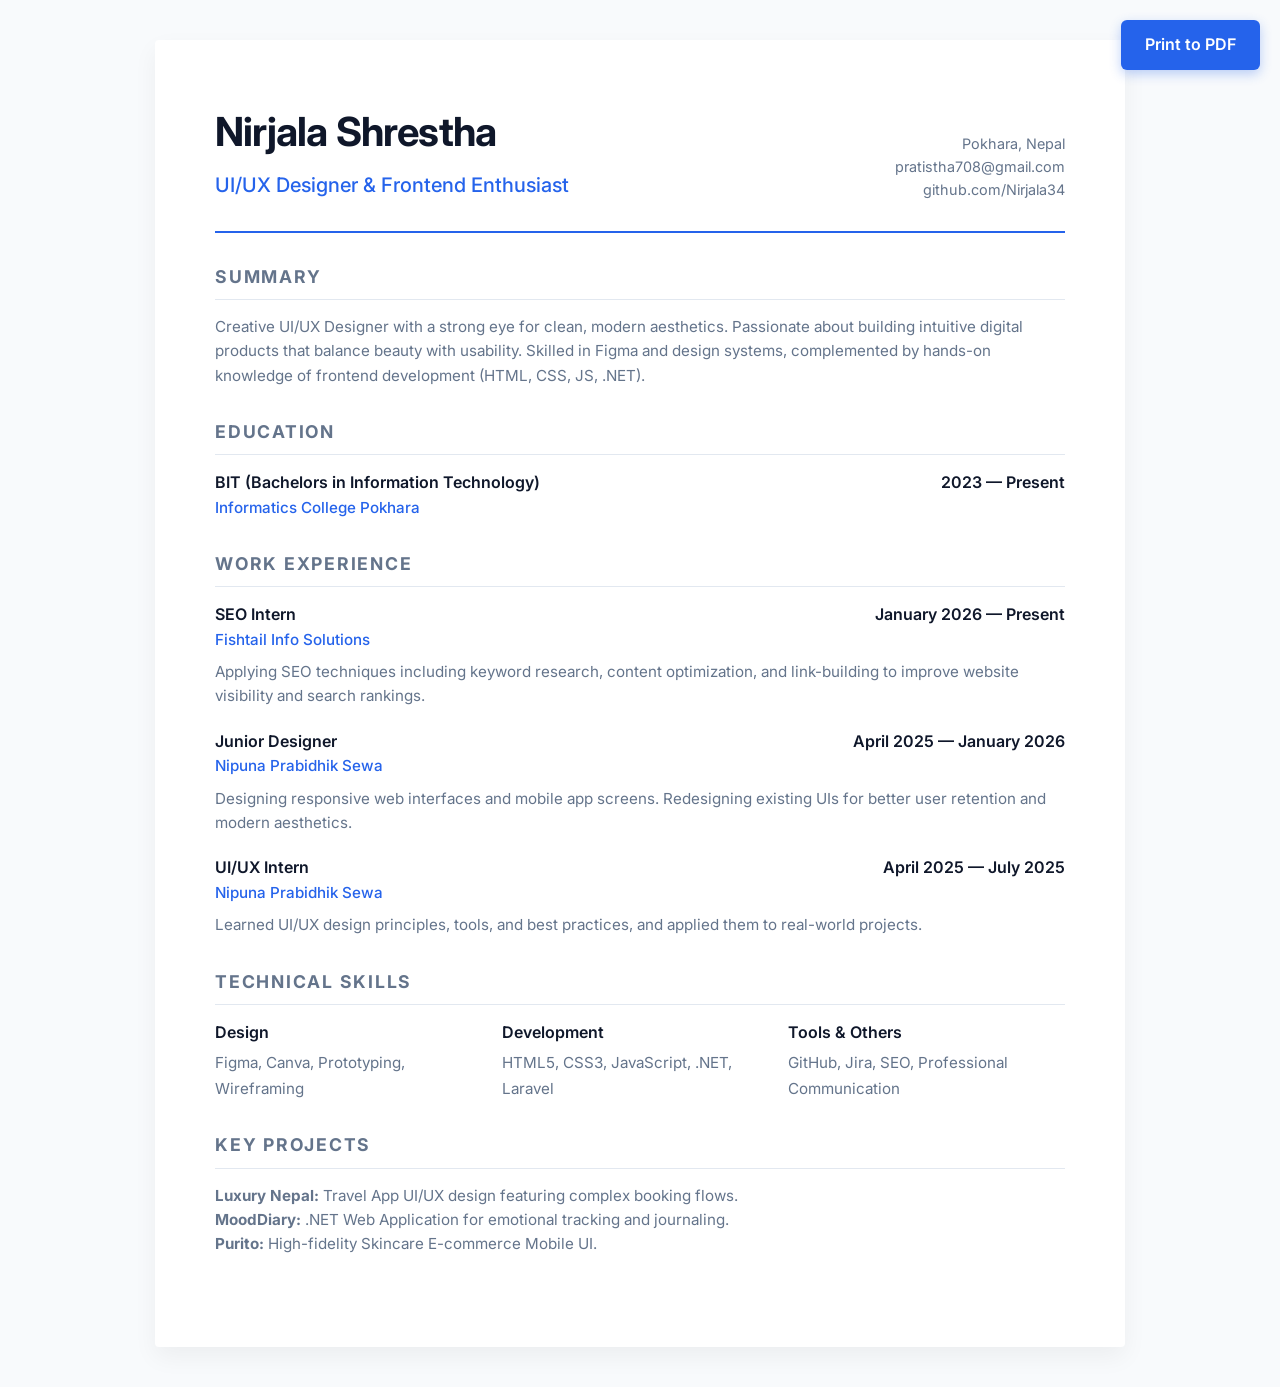
==== CV.html @ 53f8254d "feat: initial push" ====
<!DOCTYPE html>
<html lang="en">

<head>
    <meta charset="UTF-8">
    <meta name="viewport" content="width=device-width, initial-scale=1.0">
    <title>CV - Nirjala Shrestha</title>
    <link href="https://fonts.googleapis.com/css2?family=Inter:wght@300;400;500;600;700&display=swap" rel="stylesheet">
    <style>
        :root {
            --primary: #2563eb;
            --text-main: #1e293b;
            --text-light: #64748b;
            --bg: #ffffff;
            --border: #e2e8f0;
        }

        body {
            font-family: 'Inter', sans-serif;
            color: var(--text-main);
            background: #f8fafc;
            line-height: 1.6;
            margin: 0;
            padding: 40px 20px;
        }

        .cv-container {
            max-width: 850px;
            margin: 0 auto;
            background: white;
            padding: 60px;
            box-shadow: 0 10px 25px rgba(0, 0, 0, 0.05);
            border-radius: 4px;
        }

        header {
            border-bottom: 2px solid var(--primary);
            padding-bottom: 30px;
            margin-bottom: 30px;
            display: flex;
            justify-content: space-between;
            align-items: flex-end;
        }

        h1 {
            margin: 0;
            font-size: 2.5rem;
            font-weight: 700;
            color: #0f172a;
            letter-spacing: -0.02em;
        }

        .title {
            font-size: 1.25rem;
            color: var(--primary);
            font-weight: 500;
            margin-top: 5px;
        }

        .contact-info {
            text-align: right;
            font-size: 0.9rem;
            color: var(--text-light);
        }

        section {
            margin-bottom: 30px;
        }

        h2 {
            font-size: 1.1rem;
            text-transform: uppercase;
            letter-spacing: 0.1em;
            color: var(--text-light);
            border-bottom: 1px solid var(--border);
            padding-bottom: 8px;
            margin-bottom: 15px;
        }

        .item {
            margin-bottom: 20px;
        }

        .item-header {
            display: flex;
            justify-content: space-between;
            font-weight: 600;
            color: #0f172a;
        }

        .item-sub {
            display: flex;
            justify-content: space-between;
            color: var(--primary);
            font-size: 0.95rem;
            font-weight: 500;
            margin-bottom: 8px;
        }

        .desc {
            color: var(--text-light);
            font-size: 0.95rem;
            margin: 0;
        }

        .skills-grid {
            display: grid;
            grid-template-columns: repeat(3, 1fr);
            gap: 10px;
        }

        .skill-cat {
            font-weight: 600;
            color: #0f172a;
            margin-bottom: 5px;
            display: block;
        }

        @media print {
            body {
                padding: 0;
                background: white;
            }

            .cv-container {
                box-shadow: none;
                padding: 0;
            }

            .no-print {
                display: none;
            }
        }

        .no-print-btn {
            position: fixed;
            top: 20px;
            right: 20px;
            background: var(--primary);
            color: white;
            padding: 12px 24px;
            border-radius: 6px;
            text-decoration: none;
            font-weight: 600;
            box-shadow: 0 4px 12px rgba(37, 99, 235, 0.3);
        }
    </style>
</head>

<body>
    <a href="javascript:window.print()" class="no-print-btn no-print">Print to PDF</a>

    <div class="cv-container">
        <header>
            <div>
                <h1>Nirjala Shrestha</h1>
                <div class="title">UI/UX Designer & Frontend Enthusiast</div>
            </div>
            <div class="contact-info">
                <div>Pokhara, Nepal</div>
                <div>pratistha708@gmail.com</div>
                <div>github.com/Nirjala34</div>
            </div>
        </header>

        <section>
            <h2>Summary</h2>
            <p class="desc">
                Creative UI/UX Designer with a strong eye for clean, modern aesthetics. Passionate about building
                intuitive digital products that balance beauty with usability. Skilled in Figma and design systems,
                complemented by hands-on knowledge of frontend development (HTML, CSS, JS, .NET).
            </p>
        </section>

        <section>
            <h2>Education</h2>
            <div class="item">
                <div class="item-header">
                    <span>BIT (Bachelors in Information Technology)</span>
                    <span>2023 — Present</span>
                </div>
                <div class="item-sub">Informatics College Pokhara</div>
            </div>
        </section>

        <section>
            <h2>Work Experience</h2>
            <div class="item">
                <div class="item-header">
                    <span>SEO Intern</span>
                    <span>January 2026 — Present</span>
                </div>
                <div class="item-sub">Fishtail Info Solutions</div>
                <p class="desc">Applying SEO techniques including keyword research, content optimization, and
                    link-building to improve website visibility and search rankings.</p>
            </div>
            <div class="item">
                <div class="item-header">
                    <span>Junior Designer</span>
                    <span>April 2025 — January 2026</span>
                </div>
                <div class="item-sub">Nipuna Prabidhik Sewa</div>
                <p class="desc">Designing responsive web interfaces and mobile app screens. Redesigning existing UIs for
                    better user retention and modern aesthetics.</p>
            </div>
            <div class="item">
                <div class="item-header">
                    <span>UI/UX Intern</span>
                    <span>April 2025 — July 2025</span>
                </div>
                <div class="item-sub">Nipuna Prabidhik Sewa</div>
                <p class="desc">Learned UI/UX design principles, tools, and best practices, and applied them to
                    real-world projects.</p>
            </div>
        </section>

        <section>
            <h2>Technical Skills</h2>
            <div class="skills-grid">
                <div>
                    <span class="skill-cat">Design</span>
                    <span class="desc">Figma, Canva, Prototyping, Wireframing</span>
                </div>
                <div>
                    <span class="skill-cat">Development</span>
                    <span class="desc">HTML5, CSS3, JavaScript, .NET, Laravel</span>
                </div>
                <div>
                    <span class="skill-cat">Tools & Others</span>
                    <span class="desc">GitHub, Jira, SEO, Professional Communication</span>
                </div>
            </div>
        </section>

        <section>
            <h2>Key Projects</h2>
            <p class="desc">
                <strong>Luxury Nepal:</strong> Travel App UI/UX design featuring complex booking flows.<br>
                <strong>MoodDiary:</strong> .NET Web Application for emotional tracking and journaling.<br>
                <strong>Purito:</strong> High-fidelity Skincare E-commerce Mobile UI.
            </p>
        </section>
    </div>
</body>

</html>
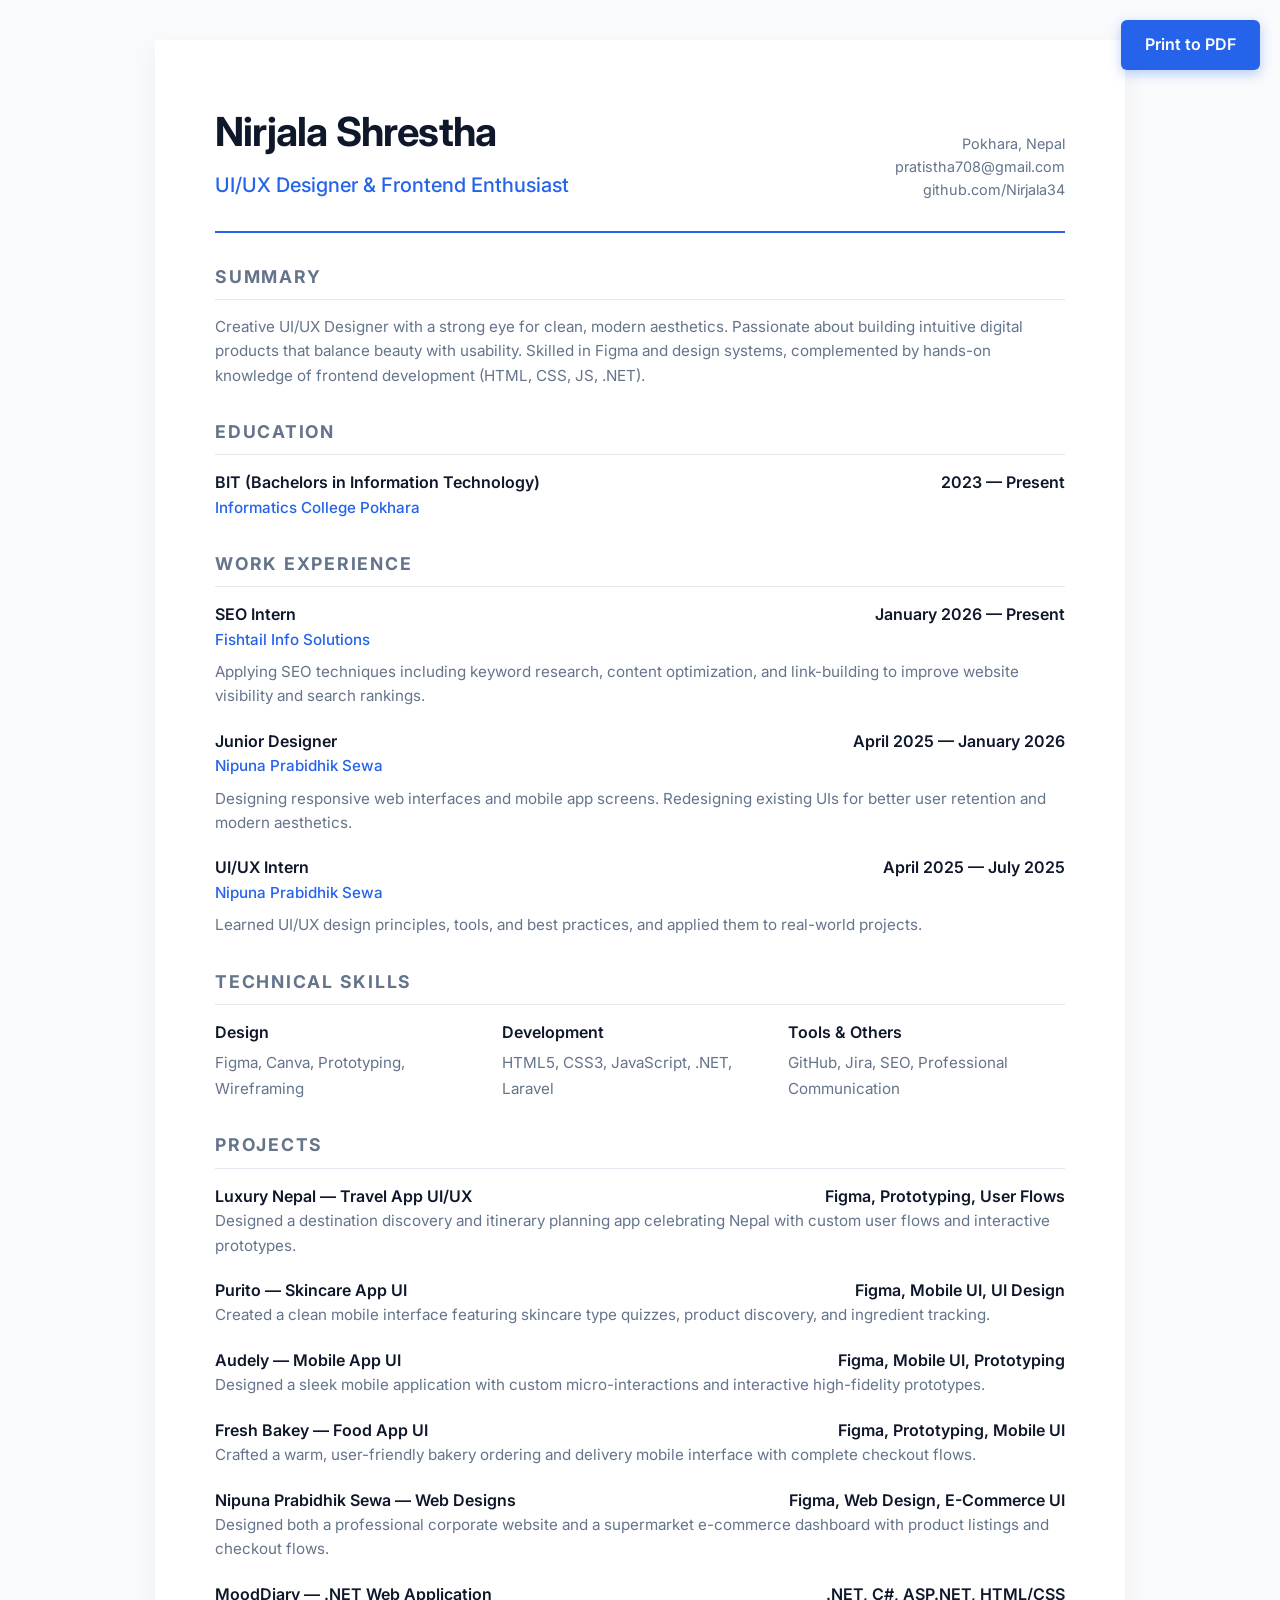
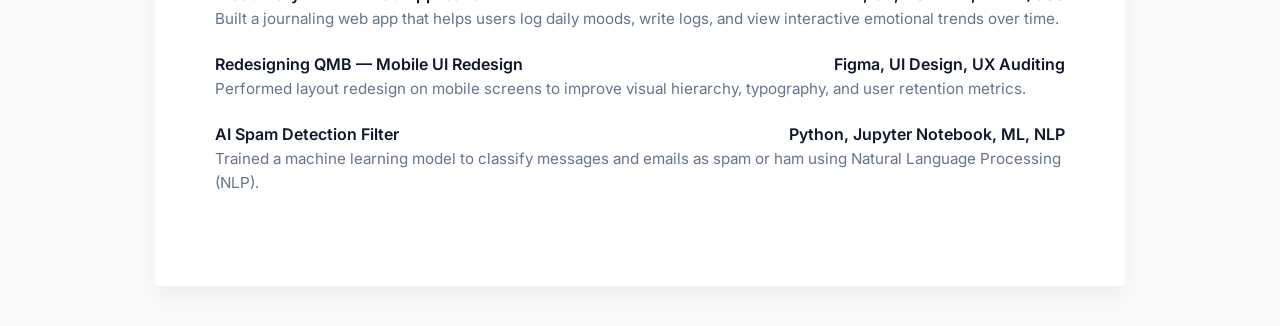
==== commit 83af9699: "feat: Update portfolio with new CV, enhanced styling, and improved contact form functionality - Adde" ====
--- a/CV.html
+++ b/CV.html
@@ -79,6 +79,7 @@
 
         .item {
             margin-bottom: 20px;
+            break-inside: avoid;
         }
 
         .item-header {
@@ -116,19 +117,28 @@
             display: block;
         }
 
+        @page {
+            size: A4;
+            margin: 12mm;
+        }
+
         @media print {
             body {
                 padding: 0;
+                margin: 0;
                 background: white;
             }
 
             .cv-container {
                 box-shadow: none;
                 padding: 0;
+                margin: 0;
+                max-width: 100%;
+                width: 100%;
             }
 
             .no-print {
-                display: none;
+                display: none !important;
             }
         }
 
@@ -233,12 +243,71 @@
         </section>
 
         <section>
-            <h2>Key Projects</h2>
-            <p class="desc">
-                <strong>Luxury Nepal:</strong> Travel App UI/UX design featuring complex booking flows.<br>
-                <strong>MoodDiary:</strong> .NET Web Application for emotional tracking and journaling.<br>
-                <strong>Purito:</strong> High-fidelity Skincare E-commerce Mobile UI.
-            </p>
+            <h2>Projects</h2>
+            
+            <div class="item">
+                <div class="item-header">
+                    <span>Luxury Nepal — Travel App UI/UX</span>
+                    <span>Figma, Prototyping, User Flows</span>
+                </div>
+                <p class="desc">Designed a destination discovery and itinerary planning app celebrating Nepal with custom user flows and interactive prototypes.</p>
+            </div>
+
+            <div class="item">
+                <div class="item-header">
+                    <span>Purito — Skincare App UI</span>
+                    <span>Figma, Mobile UI, UI Design</span>
+                </div>
+                <p class="desc">Created a clean mobile interface featuring skincare type quizzes, product discovery, and ingredient tracking.</p>
+            </div>
+
+            <div class="item">
+                <div class="item-header">
+                    <span>Audely — Mobile App UI</span>
+                    <span>Figma, Mobile UI, Prototyping</span>
+                </div>
+                <p class="desc">Designed a sleek mobile application with custom micro-interactions and interactive high-fidelity prototypes.</p>
+            </div>
+
+            <div class="item">
+                <div class="item-header">
+                    <span>Fresh Bakey — Food App UI</span>
+                    <span>Figma, Prototyping, Mobile UI</span>
+                </div>
+                <p class="desc">Crafted a warm, user-friendly bakery ordering and delivery mobile interface with complete checkout flows.</p>
+            </div>
+
+            <div class="item">
+                <div class="item-header">
+                    <span>Nipuna Prabidhik Sewa — Web Designs</span>
+                    <span>Figma, Web Design, E-Commerce UI</span>
+                </div>
+                <p class="desc">Designed both a professional corporate website and a supermarket e-commerce dashboard with product listings and checkout flows.</p>
+            </div>
+
+            <div class="item">
+                <div class="item-header">
+                    <span>MoodDiary — .NET Web Application</span>
+                    <span>.NET, C#, ASP.NET, HTML/CSS</span>
+                </div>
+                <p class="desc">Built a journaling web app that helps users log daily moods, write logs, and view interactive emotional trends over time.</p>
+            </div>
+
+            <div class="item">
+                <div class="item-header">
+                    <span>Redesigning QMB — Mobile UI Redesign</span>
+                    <span>Figma, UI Design, UX Auditing</span>
+                </div>
+                <p class="desc">Performed layout redesign on mobile screens to improve visual hierarchy, typography, and user retention metrics.</p>
+            </div>
+
+            <div class="item">
+                <div class="item-header">
+                    <span>AI Spam Detection Filter</span>
+                    <span>Python, Jupyter Notebook, ML, NLP</span>
+                </div>
+                <p class="desc">Trained a machine learning model to classify messages and emails as spam or ham using Natural Language Processing (NLP).</p>
+            </div>
         </section>
     </div>
 </body>
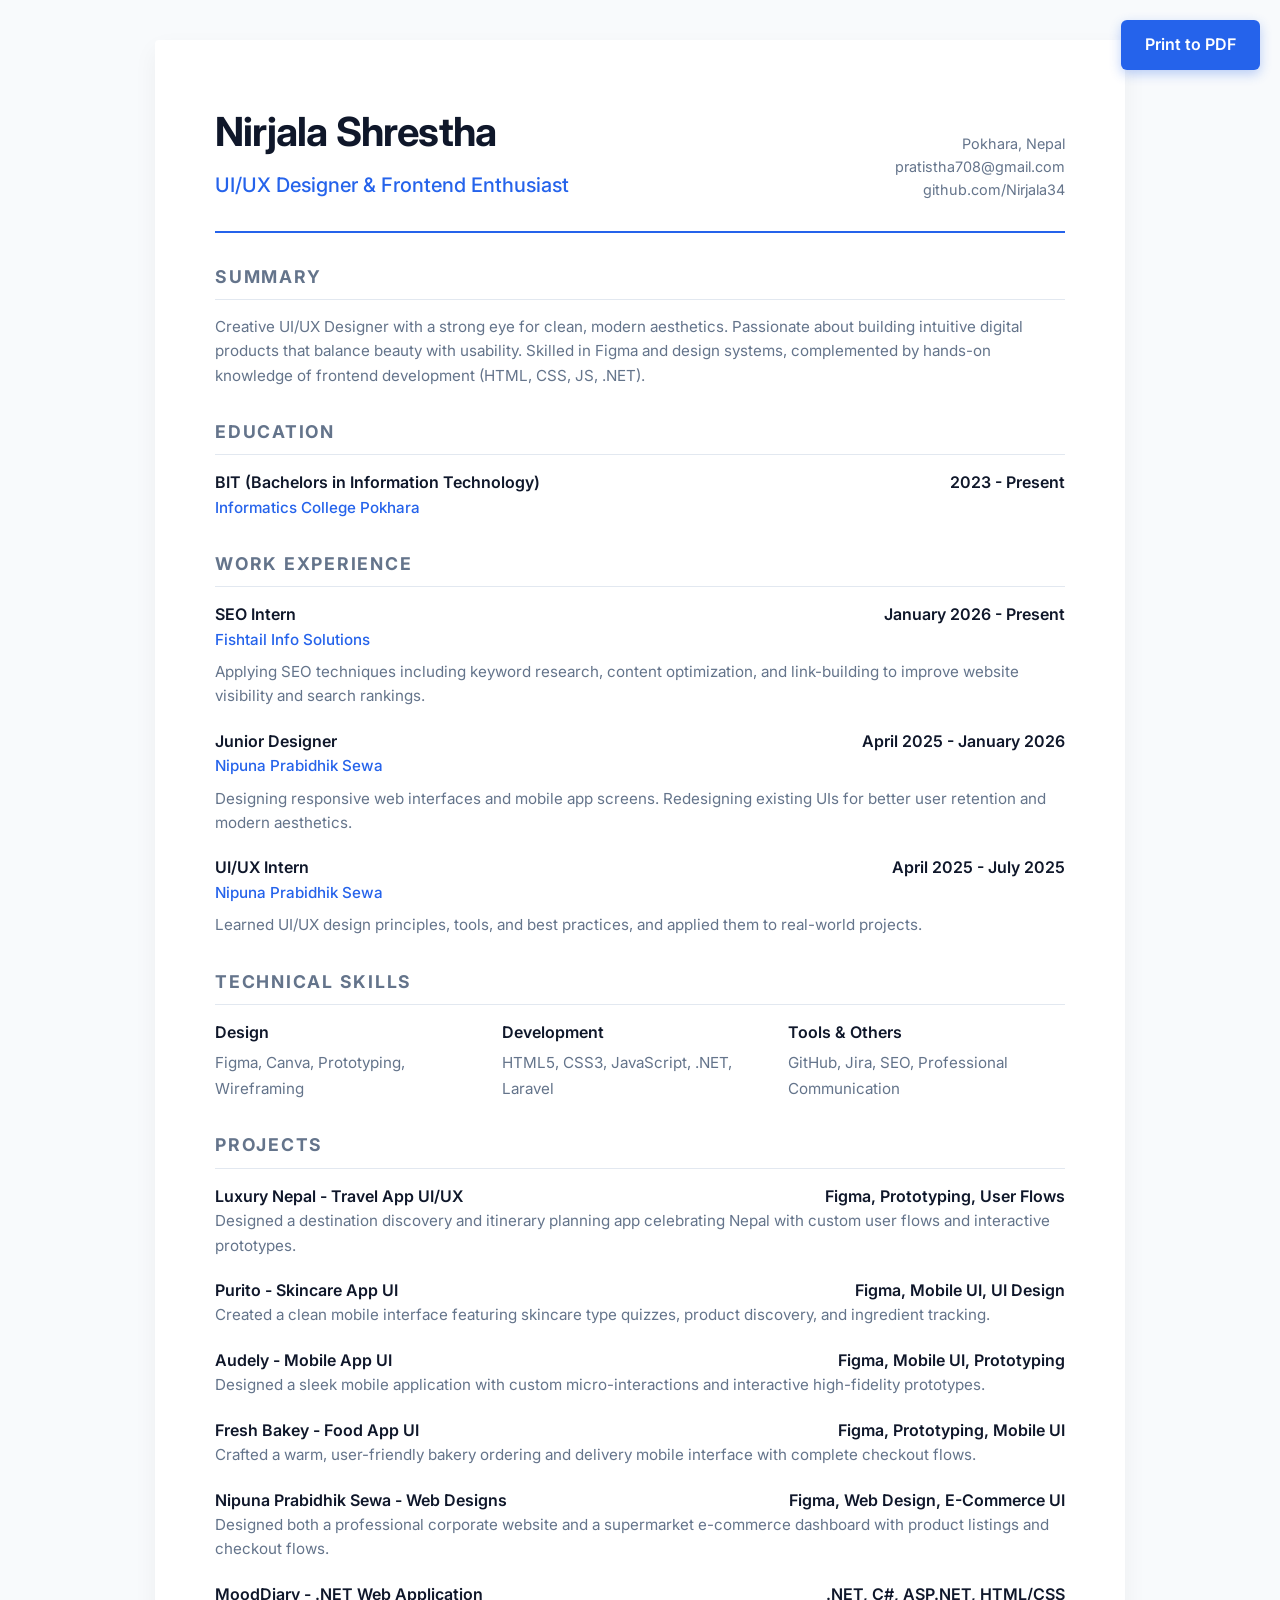
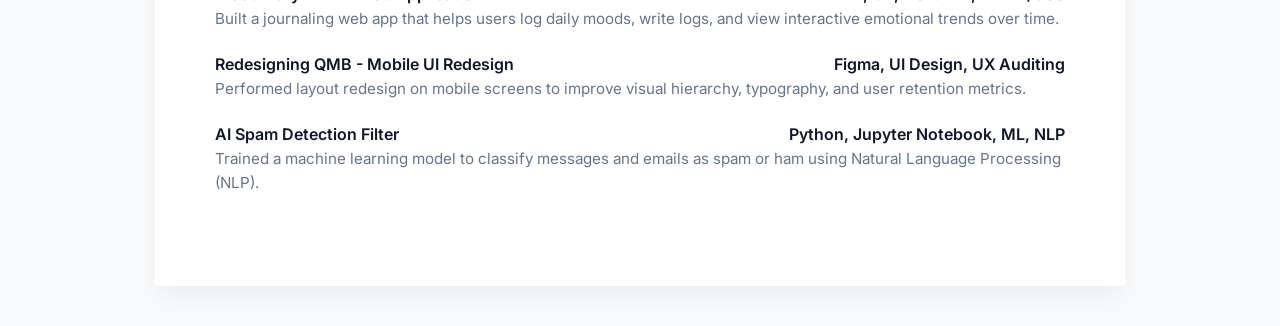
==== commit f950aeea: "fix: standardize punctuation in CV and project titles" ====
--- a/CV.html
+++ b/CV.html
@@ -187,7 +187,7 @@
             <div class="item">
                 <div class="item-header">
                     <span>BIT (Bachelors in Information Technology)</span>
-                    <span>2023 — Present</span>
+                    <span>2023 - Present</span>
                 </div>
                 <div class="item-sub">Informatics College Pokhara</div>
             </div>
@@ -198,7 +198,7 @@
             <div class="item">
                 <div class="item-header">
                     <span>SEO Intern</span>
-                    <span>January 2026 — Present</span>
+                    <span>January 2026 - Present</span>
                 </div>
                 <div class="item-sub">Fishtail Info Solutions</div>
                 <p class="desc">Applying SEO techniques including keyword research, content optimization, and
@@ -207,7 +207,7 @@
             <div class="item">
                 <div class="item-header">
                     <span>Junior Designer</span>
-                    <span>April 2025 — January 2026</span>
+                    <span>April 2025 - January 2026</span>
                 </div>
                 <div class="item-sub">Nipuna Prabidhik Sewa</div>
                 <p class="desc">Designing responsive web interfaces and mobile app screens. Redesigning existing UIs for
@@ -216,7 +216,7 @@
             <div class="item">
                 <div class="item-header">
                     <span>UI/UX Intern</span>
-                    <span>April 2025 — July 2025</span>
+                    <span>April 2025 - July 2025</span>
                 </div>
                 <div class="item-sub">Nipuna Prabidhik Sewa</div>
                 <p class="desc">Learned UI/UX design principles, tools, and best practices, and applied them to
@@ -247,7 +247,7 @@
             
             <div class="item">
                 <div class="item-header">
-                    <span>Luxury Nepal — Travel App UI/UX</span>
+                    <span>Luxury Nepal - Travel App UI/UX</span>
                     <span>Figma, Prototyping, User Flows</span>
                 </div>
                 <p class="desc">Designed a destination discovery and itinerary planning app celebrating Nepal with custom user flows and interactive prototypes.</p>
@@ -255,7 +255,7 @@
 
             <div class="item">
                 <div class="item-header">
-                    <span>Purito — Skincare App UI</span>
+                    <span>Purito - Skincare App UI</span>
                     <span>Figma, Mobile UI, UI Design</span>
                 </div>
                 <p class="desc">Created a clean mobile interface featuring skincare type quizzes, product discovery, and ingredient tracking.</p>
@@ -263,7 +263,7 @@
 
             <div class="item">
                 <div class="item-header">
-                    <span>Audely — Mobile App UI</span>
+                    <span>Audely - Mobile App UI</span>
                     <span>Figma, Mobile UI, Prototyping</span>
                 </div>
                 <p class="desc">Designed a sleek mobile application with custom micro-interactions and interactive high-fidelity prototypes.</p>
@@ -271,7 +271,7 @@
 
             <div class="item">
                 <div class="item-header">
-                    <span>Fresh Bakey — Food App UI</span>
+                    <span>Fresh Bakey - Food App UI</span>
                     <span>Figma, Prototyping, Mobile UI</span>
                 </div>
                 <p class="desc">Crafted a warm, user-friendly bakery ordering and delivery mobile interface with complete checkout flows.</p>
@@ -279,7 +279,7 @@
 
             <div class="item">
                 <div class="item-header">
-                    <span>Nipuna Prabidhik Sewa — Web Designs</span>
+                    <span>Nipuna Prabidhik Sewa - Web Designs</span>
                     <span>Figma, Web Design, E-Commerce UI</span>
                 </div>
                 <p class="desc">Designed both a professional corporate website and a supermarket e-commerce dashboard with product listings and checkout flows.</p>
@@ -287,7 +287,7 @@
 
             <div class="item">
                 <div class="item-header">
-                    <span>MoodDiary — .NET Web Application</span>
+                    <span>MoodDiary - .NET Web Application</span>
                     <span>.NET, C#, ASP.NET, HTML/CSS</span>
                 </div>
                 <p class="desc">Built a journaling web app that helps users log daily moods, write logs, and view interactive emotional trends over time.</p>
@@ -295,7 +295,7 @@
 
             <div class="item">
                 <div class="item-header">
-                    <span>Redesigning QMB — Mobile UI Redesign</span>
+                    <span>Redesigning QMB - Mobile UI Redesign</span>
                     <span>Figma, UI Design, UX Auditing</span>
                 </div>
                 <p class="desc">Performed layout redesign on mobile screens to improve visual hierarchy, typography, and user retention metrics.</p>
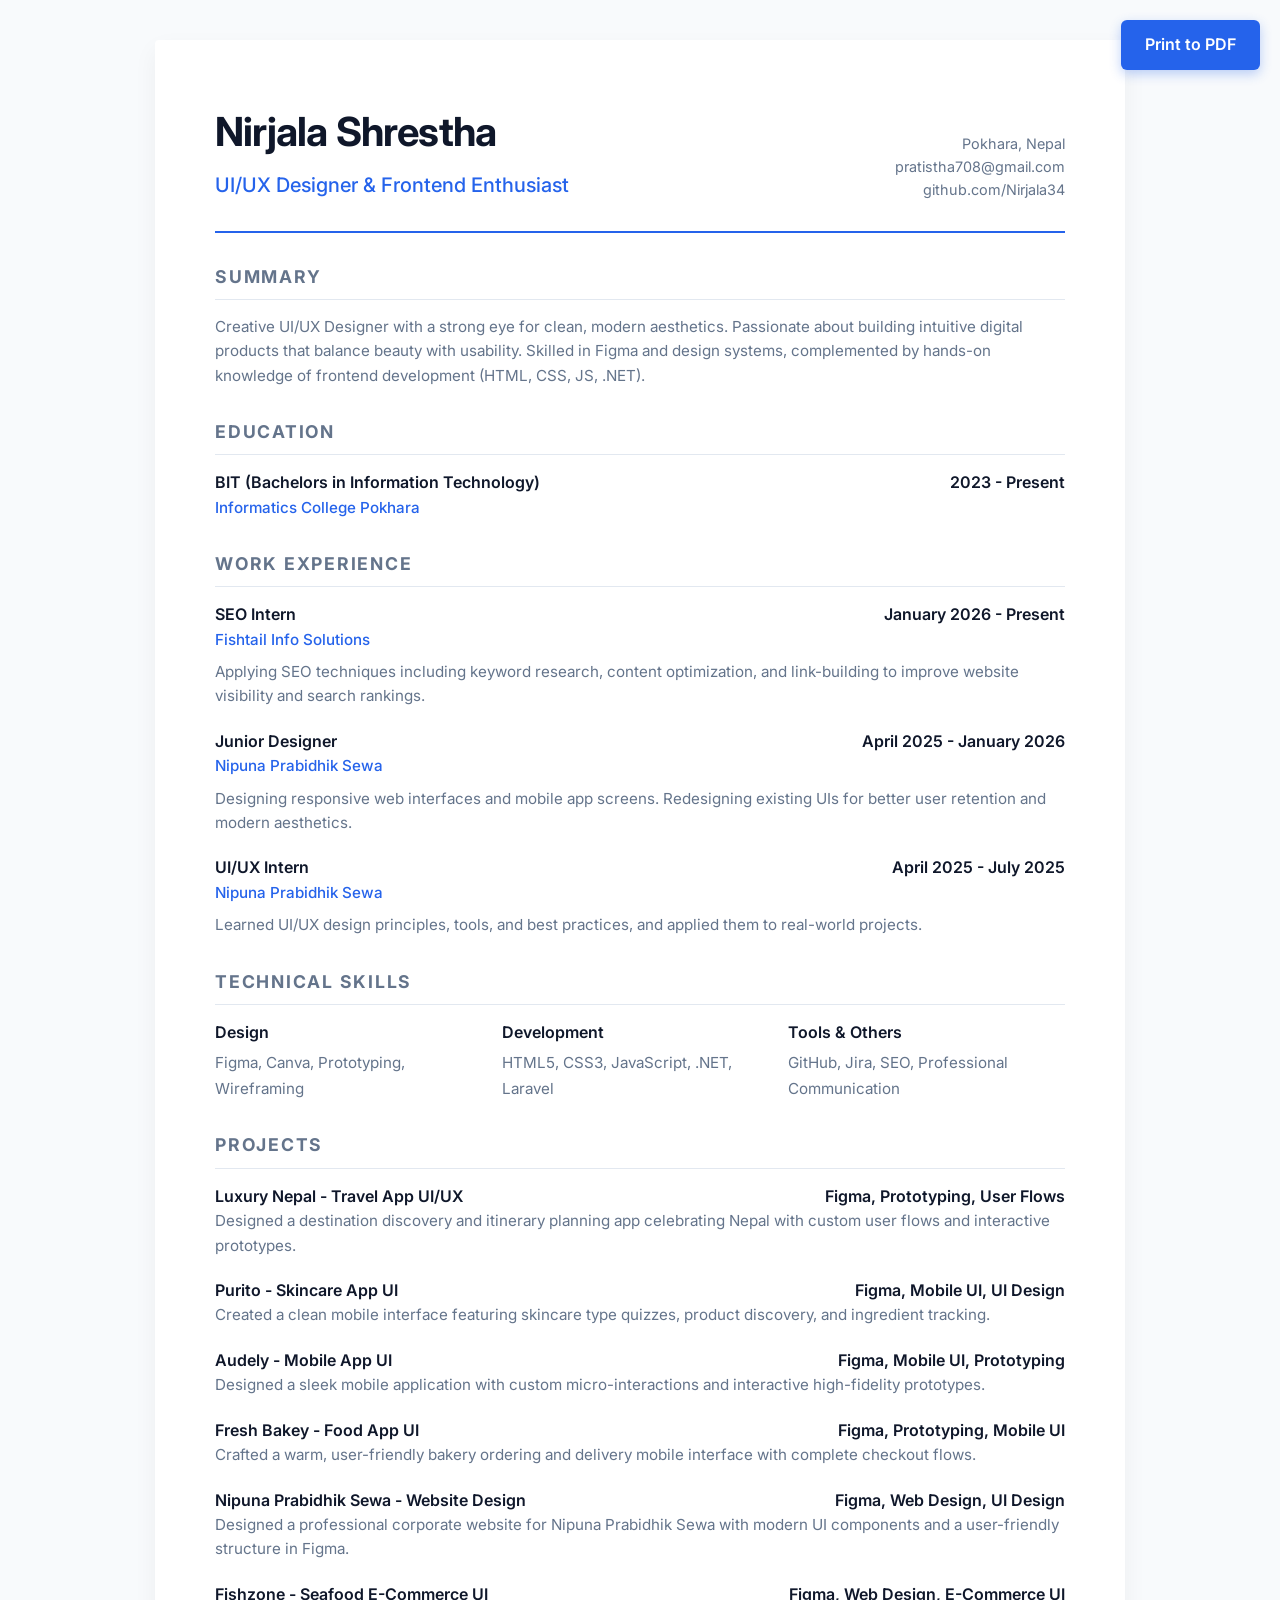
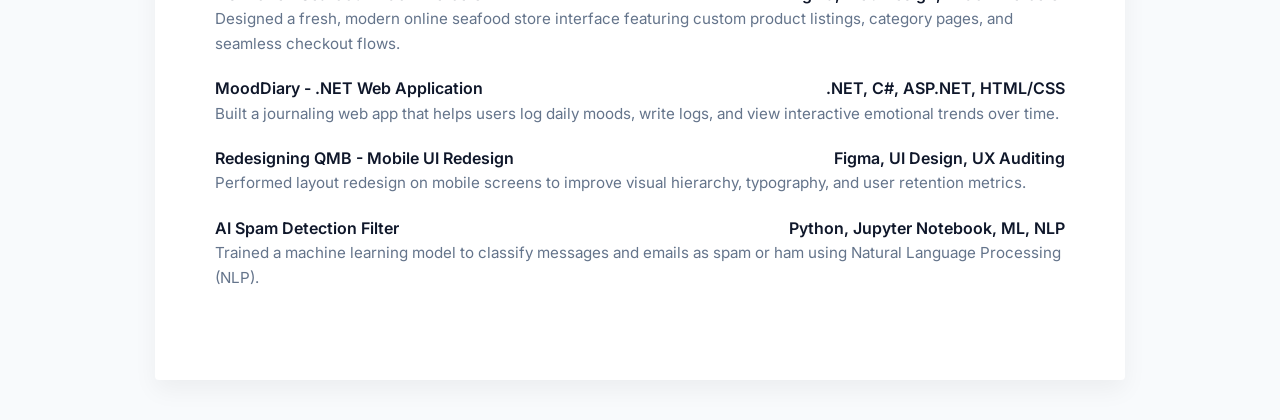
==== commit 63b25e2b: "feat: update portfolio project with Fishzone UI details and refine Nipuna Prabidhik Sewa entry" ====
--- a/CV.html
+++ b/CV.html
@@ -279,10 +279,18 @@
 
             <div class="item">
                 <div class="item-header">
-                    <span>Nipuna Prabidhik Sewa - Web Designs</span>
+                    <span>Nipuna Prabidhik Sewa - Website Design</span>
+                    <span>Figma, Web Design, UI Design</span>
+                </div>
+                <p class="desc">Designed a professional corporate website for Nipuna Prabidhik Sewa with modern UI components and a user-friendly structure in Figma.</p>
+            </div>
+
+            <div class="item">
+                <div class="item-header">
+                    <span>Fishzone - Seafood E-Commerce UI</span>
                     <span>Figma, Web Design, E-Commerce UI</span>
                 </div>
-                <p class="desc">Designed both a professional corporate website and a supermarket e-commerce dashboard with product listings and checkout flows.</p>
+                <p class="desc">Designed a fresh, modern online seafood store interface featuring custom product listings, category pages, and seamless checkout flows.</p>
             </div>
 
             <div class="item">
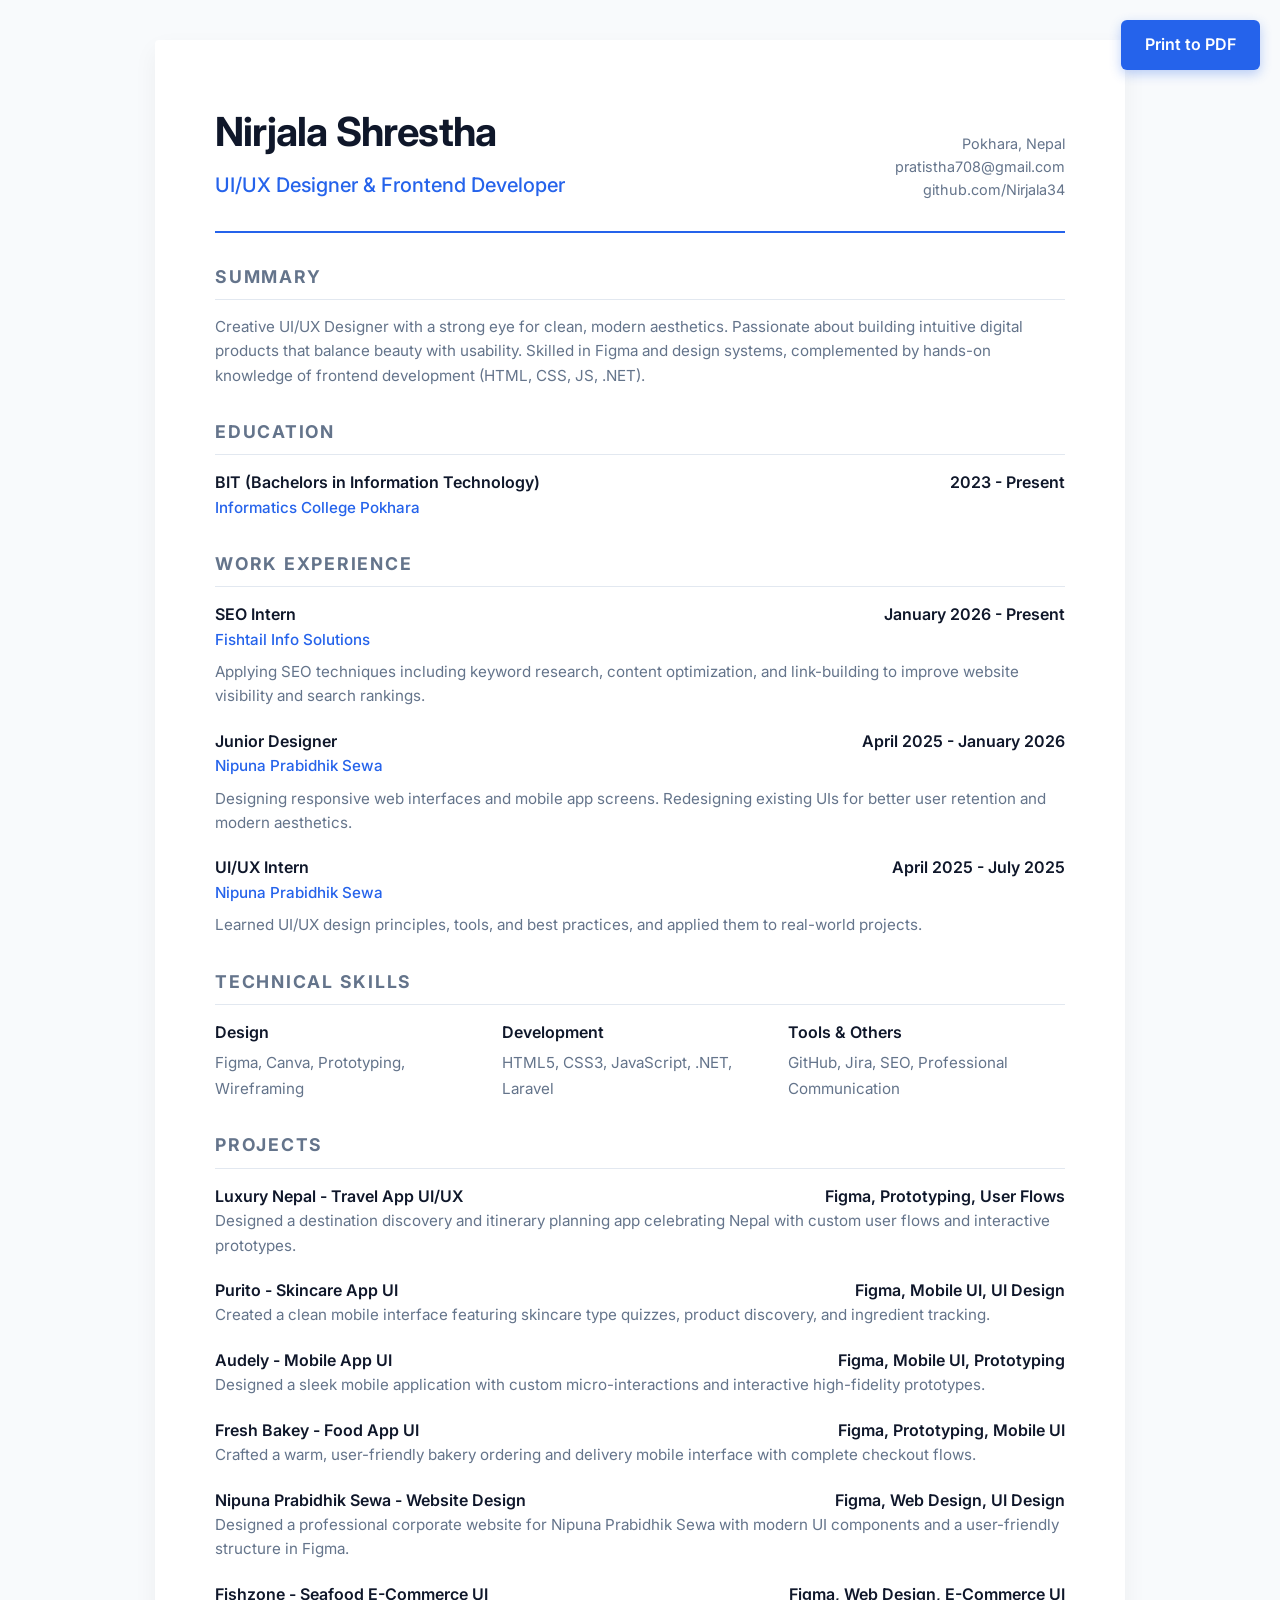
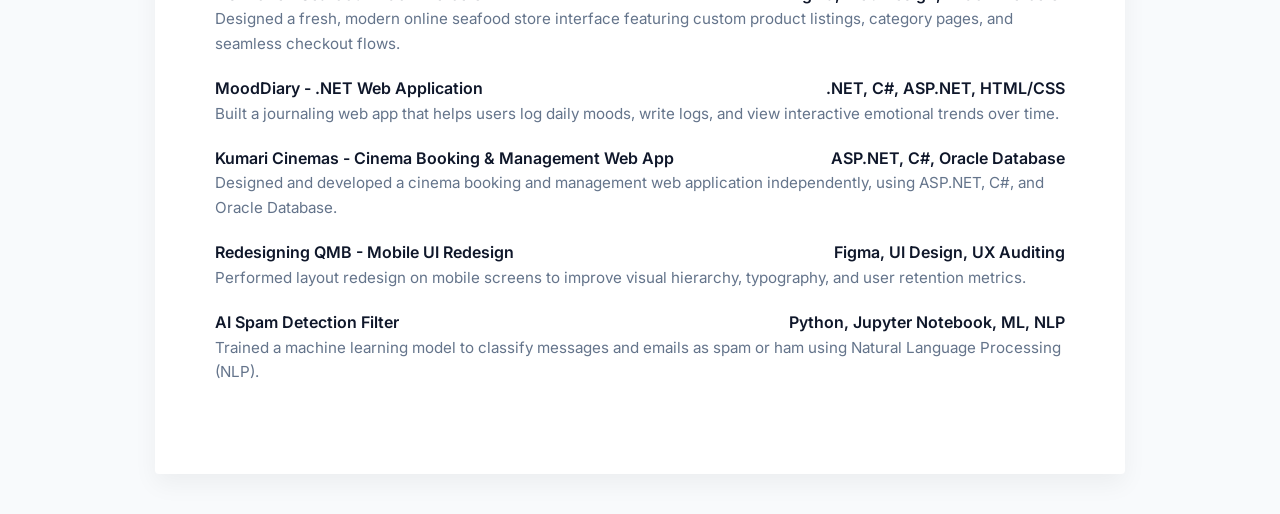
==== commit b52f3b8a: "feat: update professional title, add project details, and perform general code formatting" ====
--- a/CV.html
+++ b/CV.html
@@ -164,7 +164,7 @@
         <header>
             <div>
                 <h1>Nirjala Shrestha</h1>
-                <div class="title">UI/UX Designer & Frontend Enthusiast</div>
+                <div class="title">UI/UX Designer & Frontend Developer</div>
             </div>
             <div class="contact-info">
                 <div>Pokhara, Nepal</div>
@@ -303,6 +303,14 @@
 
             <div class="item">
                 <div class="item-header">
+                    <span>Kumari Cinemas - Cinema Booking &amp; Management Web App</span>
+                    <span>ASP.NET, C#, Oracle Database</span>
+                </div>
+                <p class="desc">Designed and developed a cinema booking and management web application independently, using ASP.NET, C#, and Oracle Database.</p>
+            </div>
+
+            <div class="item">
+                <div class="item-header">
                     <span>Redesigning QMB - Mobile UI Redesign</span>
                     <span>Figma, UI Design, UX Auditing</span>
                 </div>
